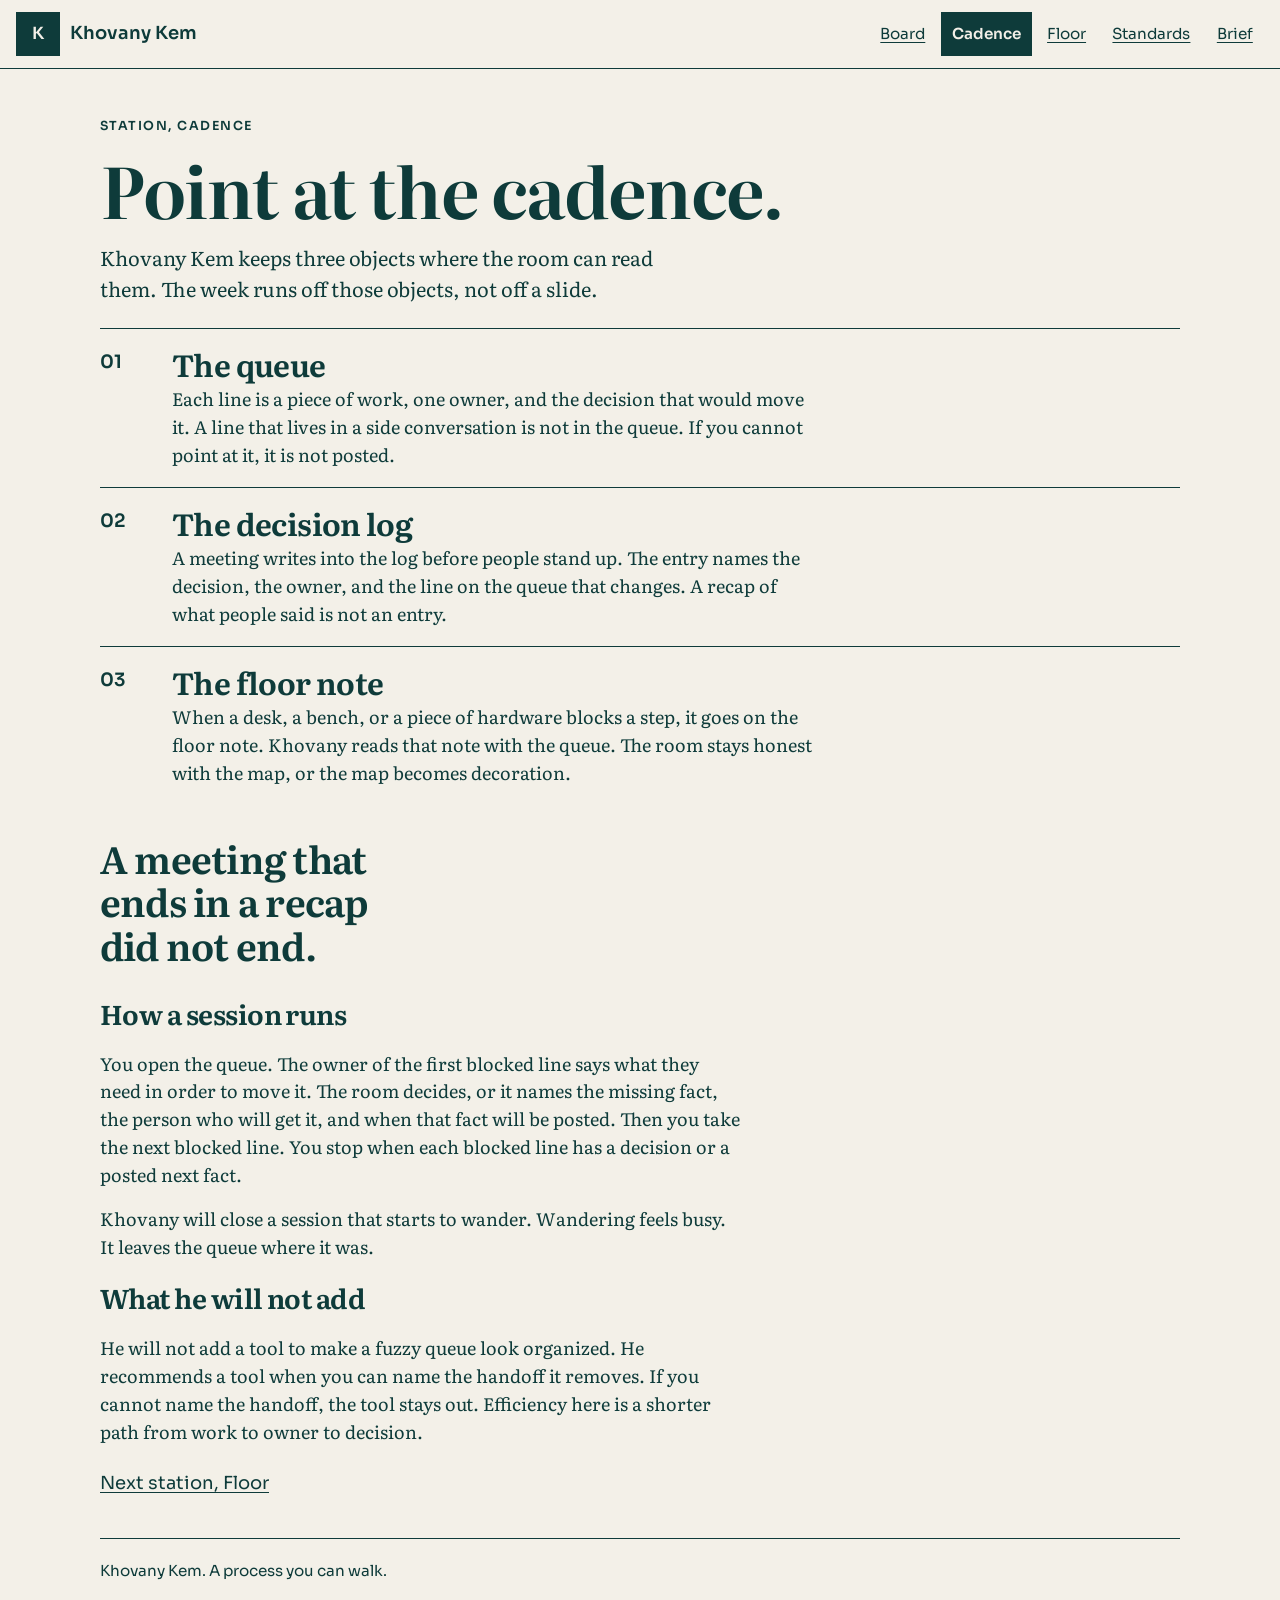
==== cadence.html @ 607d72f3 "Add the transit wayfinding site for Khovany Kem. Line K uses a station diagram, Sora, and Literata. " ====
<!DOCTYPE html>
<html lang="en">
<head>
  <meta charset="utf-8">
  <meta name="viewport" content="width=device-width, initial-scale=1">
  <title>Cadence, Khovany Kem</title>
  <meta name="description" content="Khovany Kem runs the queue, the decision log, and a session that ends in a decision.">
  <link rel="icon" href="favicon.svg" type="image/svg+xml">
  <link rel="preconnect" href="https://fonts.googleapis.com">
  <link rel="preconnect" href="https://fonts.gstatic.com" crossorigin>
  <link href="https://fonts.googleapis.com/css2?family=Literata:ital,opsz,wght@0,7..72,400;0,7..72,650;1,7..72,500&family=Sora:wght@400;500;600&display=swap" rel="stylesheet">
  <link rel="stylesheet" href="styles.css">
</head>
<body>
  <a class="skip" href="#content">Skip to content</a>
  <header class="route-bar">
    <a class="mark" href="index.html">
      <span class="mark-k" aria-hidden="true">K</span>
      <span class="mark-name">Khovany Kem</span>
    </a>
    <button class="stations-toggle" type="button" aria-expanded="false" aria-controls="stations" data-stations-toggle>Stations</button>
    <nav id="stations" aria-label="Stations" data-stations>
      <ol class="route">
        <li><a href="index.html">Board</a></li>
        <li><a href="cadence.html" aria-current="page">Cadence</a></li>
        <li><a href="floor.html">Floor</a></li>
        <li><a href="standards.html">Standards</a></li>
        <li><a href="contact.html">Brief</a></li>
      </ol>
    </nav>
  </header>
  <main id="content" class="frame page-body" tabindex="-1">
    <p class="plate">Station, Cadence</p>
    <h1>Point at the cadence.</h1>
    <p class="deck">Khovany Kem keeps three objects where the room can read them. The week runs off those objects, not off a slide.</p>
    <ol class="objects">
      <li>
        <div>
          <h2>The queue</h2>
          <p>Each line is a piece of work, one owner, and the decision that would move it. A line that lives in a side conversation is not in the queue. If you cannot point at it, it is not posted.</p>
        </div>
      </li>
      <li>
        <div>
          <h2>The decision log</h2>
          <p>A meeting writes into the log before people stand up. The entry names the decision, the owner, and the line on the queue that changes. A recap of what people said is not an entry.</p>
        </div>
      </li>
      <li>
        <div>
          <h2>The floor note</h2>
          <p>When a desk, a bench, or a piece of hardware blocks a step, it goes on the floor note. Khovany reads that note with the queue. The room stays honest with the map, or the map becomes decoration.</p>
        </div>
      </li>
    </ol>
    <blockquote class="pull">
      <p>A meeting that ends in a recap did not end.</p>
    </blockquote>
    <div class="prose">
      <h2>How a session runs</h2>
      <p>You open the queue. The owner of the first blocked line says what they need in order to move it. The room decides, or it names the missing fact, the person who will get it, and when that fact will be posted. Then you take the next blocked line. You stop when each blocked line has a decision or a posted next fact.</p>
      <p>Khovany will close a session that starts to wander. Wandering feels busy. It leaves the queue where it was.</p>
      <h2>What he will not add</h2>
      <p>He will not add a tool to make a fuzzy queue look organized. He recommends a tool when you can name the handoff it removes. If you cannot name the handoff, the tool stays out. Efficiency here is a shorter path from work to owner to decision.</p>
    </div>
    <p class="next"><a href="floor.html">Next station, Floor</a></p>
  </main>
  <footer class="terminus frame">
    <p>Khovany Kem. A process you can walk.</p>
  </footer>
  <noscript>
    <style>
      @media (max-width: 820px) {
        .route-bar nav { display: block !important; }
        .stations-toggle { display: none !important; }
      }
    </style>
  </noscript>
  <script src="site.js"></script>
</body>
</html>
---- styles.css ----
/* Coral #e36a4f fails as body text on paper, so it is only a line, a dot, or a bar on teal. */

:root {
  --teal: #0e3b3a;
  --paper: #f3f0e8;
  --coral: #e36a4f;
  --sans: "Sora", "Avenir Next", "Segoe UI", sans-serif;
  --serif: "Literata", "Iowan Old Style", Palatino, "Palatino Linotype", serif;
}

*,
*::before,
*::after {
  box-sizing: border-box;
}

html {
  overflow-x: clip;
}

body {
  margin: 0;
  background: var(--paper);
  color: var(--teal);
  font-family: var(--serif);
  font-size: 1.125rem;
  line-height: 1.55;
  overflow-x: clip;
}

img,
svg {
  max-width: 100%;
  height: auto;
}

a {
  color: var(--teal);
}

a:focus-visible,
button:focus-visible,
input:focus-visible,
textarea:focus-visible,
[tabindex]:focus-visible {
  outline: 3px solid var(--teal);
  outline-offset: 3px;
}

.skip {
  position: absolute;
  left: 0.75rem;
  top: 0.75rem;
  z-index: 5;
  display: inline-flex;
  align-items: center;
  min-height: 44px;
  padding: 0.6rem 0.9rem;
  background: var(--teal);
  color: var(--paper);
  font-family: var(--sans);
  text-decoration: underline;
}

.skip:not(:focus) {
  width: 1px;
  height: 1px;
  margin: -1px;
  padding: 0;
  overflow: hidden;
  clip-path: inset(50%);
  white-space: nowrap;
}

.skip:focus-visible {
  outline-color: var(--paper);
}

.frame {
  width: min(1080px, calc(100% - 2rem));
  margin-inline: auto;
}

.route-bar {
  display: flex;
  flex-wrap: wrap;
  align-items: center;
  gap: 0.4rem 1rem;
  padding: 0.75rem 1rem;
  border-bottom: 1px solid var(--teal);
}

.mark {
  display: flex;
  align-items: center;
  gap: 0.65rem;
  min-height: 44px;
  margin-right: auto;
  color: inherit;
  font-family: var(--sans);
  font-weight: 600;
  text-decoration: none;
}

.mark-k {
  display: grid;
  place-items: center;
  width: 44px;
  height: 44px;
  background: var(--teal);
  color: var(--paper);
  font-size: 1.05rem;
}

.stations-toggle {
  display: none;
  align-items: center;
  justify-content: center;
  min-width: 44px;
  min-height: 44px;
  padding: 0 0.9rem;
  border: 1px solid var(--teal);
  background: transparent;
  color: var(--teal);
  font-family: var(--sans);
  font-size: 1rem;
  cursor: pointer;
}

.route {
  display: flex;
  flex-wrap: wrap;
  gap: 0.15rem 0.25rem;
  margin: 0;
  padding: 0;
  list-style: none;
}

.route a {
  display: inline-flex;
  align-items: center;
  min-height: 44px;
  padding: 0 0.7rem;
  font-family: var(--sans);
  font-size: 0.95rem;
  text-decoration: underline;
  text-underline-offset: 0.18em;
}

.route a[aria-current="page"] {
  background: var(--teal);
  color: var(--paper);
  font-weight: 600;
  text-decoration: none;
}

.route a:hover {
  background: rgba(14, 59, 58, 0.08);
}

.route a[aria-current="page"]:hover {
  background: var(--teal);
}

.opening {
  display: grid;
  grid-template-columns: minmax(0, 1.05fr) minmax(0, 0.95fr);
  gap: 2.5rem 4rem;
  align-items: start;
  padding: 3.5rem 0 1rem;
}

.opening .diagram {
  margin-top: 8.5rem;
}

h1,
h2,
h3 {
  font-weight: 650;
  line-height: 1.05;
  letter-spacing: -0.02em;
}

h1 {
  margin: 0 0 1rem;
  max-width: 18ch;
  font-size: clamp(2.4rem, 6vw, 4.4rem);
  text-wrap: balance;
}

.home h1 {
  max-width: 11ch;
  font-size: clamp(2.8rem, 7vw, 5.5rem);
}

.deck {
  max-width: 38rem;
  margin: 0 0 1.25rem;
  font-size: 1.25rem;
}

.prose {
  max-width: 40rem;
}

.prose p,
.page-body p {
  margin: 0 0 1rem;
}

.next {
  margin: 1.5rem 0 0;
}

.next a,
.prose a,
.page-body a,
.offers a {
  font-family: var(--sans);
  text-underline-offset: 0.18em;
}

main p a {
  display: inline-flex;
  align-items: center;
  min-height: 44px;
}

.next a {
  display: inline-flex;
  align-items: center;
  min-height: 44px;
}

.page-body {
  padding: 3rem 0 1rem;
}

.diagram {
  background: var(--teal);
  color: var(--paper);
  padding: 1.25rem 1.2rem 1.35rem;
}

.plate {
  margin: 0 0 0.65rem;
  font-family: var(--sans);
  font-size: 0.78rem;
  font-weight: 600;
  letter-spacing: 0.12em;
  text-transform: uppercase;
}

.diagram h2 {
  margin: 0 0 1rem;
  color: var(--paper);
  font-family: var(--sans);
  font-size: 0.95rem;
  font-weight: 500;
  letter-spacing: 0.04em;
  text-transform: uppercase;
}

.diagram figcaption {
  margin: 1rem 0 0;
  color: var(--paper);
  font-family: var(--serif);
  font-size: 1rem;
  font-style: italic;
  line-height: 1.4;
}

.line {
  position: relative;
  margin: 0;
  padding: 0.2rem 0 0.2rem 0.2rem;
  list-style: none;
}

.line::before {
  content: "";
  position: absolute;
  top: 0.7rem;
  bottom: 0.7rem;
  left: 0.55rem;
  width: 8px;
  background: var(--coral);
}

.line li {
  position: relative;
  display: grid;
  grid-template-columns: auto 1fr;
  gap: 0.15rem 0.75rem;
  padding: 0.7rem 0 0.7rem 2.1rem;
}

.line li::before {
  content: "";
  position: absolute;
  left: 0.15rem;
  top: 0.95rem;
  width: 18px;
  height: 18px;
  box-sizing: border-box;
  border: 4px solid var(--coral);
  border-radius: 50%;
  background: var(--paper);
}

.line .code,
.line .name,
.line .note {
  font-family: var(--sans);
}

.line .code {
  font-size: 0.78rem;
  letter-spacing: 0.08em;
}

.line .name {
  font-size: 1.05rem;
  font-weight: 600;
}

.line .note {
  grid-column: 2;
  font-family: var(--serif);
  font-size: 0.98rem;
  line-height: 1.4;
}

.offers {
  padding: 1rem 0 2rem;
}

.offers h2 {
  margin: 0 0 0.5rem;
  font-size: clamp(1.7rem, 3vw, 2.3rem);
}

.offers dl {
  margin: 0;
}

.offers dl > div {
  display: grid;
  grid-template-columns: minmax(11rem, 16rem) minmax(0, 1fr);
  gap: 0.75rem 1.5rem;
  padding: 1rem 0;
  border-top: 1px solid var(--teal);
}

.offers dt {
  font-family: var(--sans);
  font-weight: 600;
}

.offers dd {
  margin: 0;
}

.pull {
  margin: 2rem 0;
  padding: 0;
  border: 0;
  max-width: 18em;
}

.pull p {
  margin: 0;
  font-size: clamp(1.7rem, 3vw, 2.35rem);
  font-weight: 650;
  line-height: 1.15;
  letter-spacing: -0.02em;
  text-wrap: balance;
}

.objects,
.rules {
  margin: 1.5rem 0 0;
  padding: 0;
  list-style: none;
}

.objects li,
.rules li {
  display: grid;
  grid-template-columns: 3.5rem minmax(0, 1fr);
  gap: 0.5rem 1rem;
  padding: 1.15rem 0;
  border-top: 1px solid var(--teal);
}

.objects li::before,
.rules li::before {
  font-family: var(--sans);
  font-size: 1.15rem;
  font-weight: 600;
  content: counter(obj, decimal-leading-zero);
}

.objects {
  counter-reset: obj;
}

.rules {
  counter-reset: obj;
}

.objects li,
.rules li {
  counter-increment: obj;
}

.objects h2,
.rules h2 {
  margin: 0 0 0.35rem;
  font-size: clamp(1.45rem, 2.5vw, 1.9rem);
}

.objects p,
.rules p {
  margin: 0;
  max-width: 40rem;
}

.bays {
  position: relative;
  display: grid;
  grid-template-columns: repeat(5, minmax(0, 1fr));
  margin: 0;
  padding: 0.4rem 0 0.2rem;
  list-style: none;
  border: 2px solid var(--paper);
}

.bays::before {
  content: "";
  position: absolute;
  top: 2.15rem;
  right: 8%;
  left: 8%;
  height: 6px;
  background: var(--coral);
}

.bays li {
  position: relative;
  min-height: 6.6rem;
  padding: 3.5rem 0.35rem 0.85rem;
  border-left: 1px solid var(--paper);
  font-family: var(--sans);
  font-size: 0.92rem;
  font-weight: 600;
  text-align: center;
}

.bays li::after {
  content: "";
  position: absolute;
  top: 1.8rem;
  left: 50%;
  width: 16px;
  height: 16px;
  box-sizing: border-box;
  border: 4px solid var(--coral);
  border-radius: 50%;
  background: var(--paper);
  transform: translateX(-50%);
}

.bays li:first-child {
  border-left: 0;
}

.brief-form {
  display: grid;
  gap: 1rem;
  max-width: 38rem;
  margin-top: 1.5rem;
}

.brief-form label,
.brief-form legend {
  font-family: var(--sans);
  font-size: 0.95rem;
}

.field {
  display: flex;
  flex-direction: column;
  gap: 0.3rem;
}

.brief-form input,
.brief-form textarea {
  width: 100%;
  min-height: 44px;
  padding: 0.45rem 0;
  border: 0;
  border-bottom: 1px solid var(--teal);
  border-radius: 0;
  background: transparent;
  color: var(--teal);
  font-family: var(--serif);
  font-size: 1.05rem;
}

.brief-form textarea {
  min-height: 8rem;
  padding: 0.6rem;
  border: 1px solid var(--teal);
  resize: vertical;
}

fieldset.choices {
  margin: 0;
  padding: 0;
  border: 0;
  min-inline-size: 0;
}

.choices label {
  display: flex;
  align-items: center;
  gap: 0.65rem;
  min-height: 44px;
  cursor: pointer;
}

.choices input {
  width: 1.15rem;
  height: 1.15rem;
  min-height: 0;
  accent-color: var(--teal);
}

button[type="submit"] {
  justify-self: start;
  min-height: 44px;
  padding: 0 1.1rem;
  border: 0;
  background: var(--teal);
  color: var(--paper);
  font-family: var(--sans);
  font-size: 1rem;
  cursor: pointer;
}

button[type="submit"]:focus-visible {
  outline-color: var(--teal);
}

.brief-out {
  max-width: 38rem;
  margin-top: 1.75rem;
  padding: 1rem 1.1rem 1.15rem;
  border-top: 8px solid var(--coral);
  background: var(--teal);
  color: var(--paper);
}

.brief-out h2 {
  margin: 0 0 0.4rem;
  color: var(--paper);
  font-size: 1.5rem;
}

.brief-out p,
.brief-out pre {
  color: var(--paper);
}

.brief-out pre {
  margin: 0.6rem 0 0;
  font-family: var(--sans);
  font-size: 0.95rem;
  line-height: 1.45;
  white-space: pre-wrap;
  overflow-wrap: anywhere;
}

.brief-out a {
  display: inline-flex;
  align-items: center;
  min-height: 44px;
  color: var(--paper);
}

.brief-out :focus-visible {
  outline-color: var(--paper);
}

.brief-out [data-brief-mail]:empty {
  display: none;
}

.terminus {
  padding: 1.25rem 0 2rem;
  border-top: 1px solid var(--teal);
  font-family: var(--sans);
  font-size: 0.95rem;
}

.terminus p {
  margin: 0;
}

@media (max-width: 820px) {
  .stations-toggle {
    display: inline-flex;
  }

  .route-bar nav {
    display: none;
    width: 100%;
  }

  .route-bar nav.is-open {
    display: block;
  }

  .route {
    flex-direction: column;
    padding-bottom: 0.4rem;
  }

  .route a {
    width: 100%;
  }

  .opening {
    grid-template-columns: 1fr;
    padding-top: 2rem;
  }

  .opening .diagram {
    margin-top: 0.5rem;
  }

  .offers dl > div,
  .objects li,
  .rules li {
    grid-template-columns: 1fr;
  }

  .objects li::before,
  .rules li::before {
    margin-bottom: -0.35rem;
  }
}

@media (max-width: 640px) {
  .bays {
    grid-template-columns: 1fr;
  }

  .bays::before {
    top: 0.7rem;
    bottom: 0.7rem;
    left: 1.35rem;
    width: 6px;
    height: auto;
    right: auto;
  }

  .bays li {
    min-height: 44px;
    padding: 0.9rem 0.75rem 0.9rem 3rem;
    border-top: 1px solid var(--paper);
    border-left: 0;
    text-align: left;
  }

  .bays li::after {
    top: 50%;
    left: 1.05rem;
    transform: translateY(-50%);
  }

  .bays li:first-child {
    border-top: 0;
  }
}

@media (prefers-reduced-motion: no-preference) {
  html {
    scroll-behavior: smooth;
  }
}

@media (prefers-reduced-motion: reduce) {
  html {
    scroll-behavior: auto;
  }

  *,
  *::before,
  *::after {
    animation: none !important;
    transition: none !important;
  }
}

@media print {
  .stations-toggle,
  .skip {
    display: none !important;
  }

  .route-bar nav {
    display: block !important;
  }
}
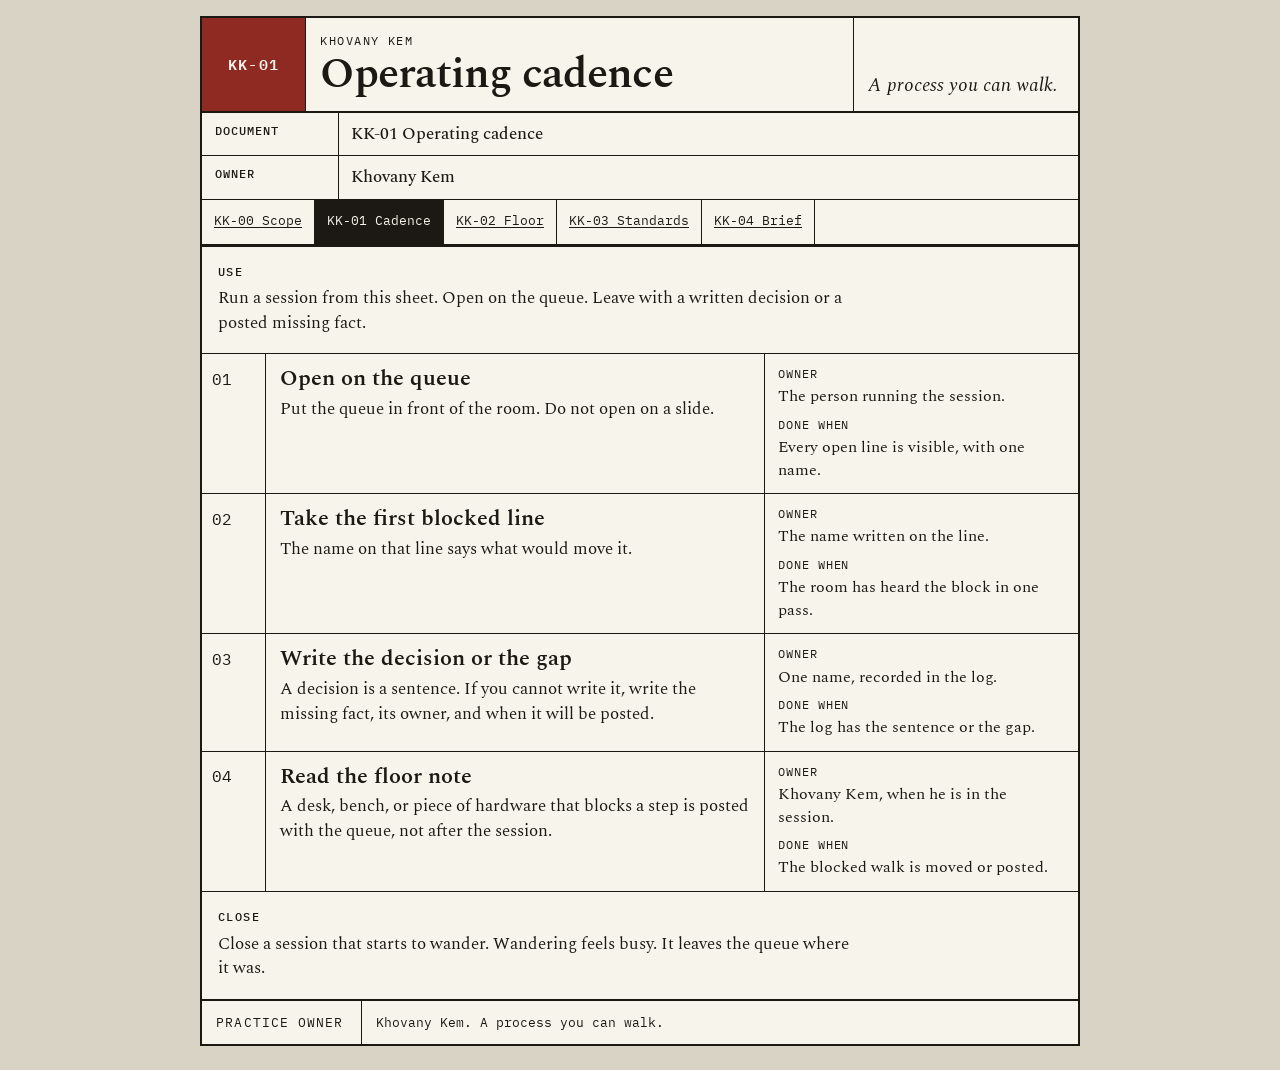
==== commit b082db88: "Set the practice down as a standard-work sheet. Numbered steps, a document grid, and a brief that co" ====
--- a/cadence.html
+++ b/cadence.html
@@ -3,79 +3,123 @@
 <head>
   <meta charset="utf-8">
   <meta name="viewport" content="width=device-width, initial-scale=1">
-  <title>Cadence, Khovany Kem</title>
-  <meta name="description" content="Khovany Kem runs the queue, the decision log, and a session that ends in a decision.">
+  <title>KK-01 Cadence, Khovany Kem</title>
+  <meta name="description" content="Sheet KK-01 is the operating cadence: queue, decision, and floor note.">
   <link rel="icon" href="favicon.svg" type="image/svg+xml">
   <link rel="preconnect" href="https://fonts.googleapis.com">
   <link rel="preconnect" href="https://fonts.gstatic.com" crossorigin>
-  <link href="https://fonts.googleapis.com/css2?family=Literata:ital,opsz,wght@0,7..72,400;0,7..72,650;1,7..72,500&family=Sora:wght@400;500;600&display=swap" rel="stylesheet">
-  <link rel="stylesheet" href="styles.css">
+  <link href="https://fonts.googleapis.com/css2?family=IBM+Plex+Mono:wght@400;500;600&family=Spectral:ital,wght@0,500;0,600;0,700;1,500&display=swap" rel="stylesheet">
+  <link rel="stylesheet" href="sheet.css">
 </head>
 <body>
-  <a class="skip" href="#content">Skip to content</a>
-  <header class="route-bar">
-    <a class="mark" href="index.html">
-      <span class="mark-k" aria-hidden="true">K</span>
-      <span class="mark-name">Khovany Kem</span>
-    </a>
-    <button class="stations-toggle" type="button" aria-expanded="false" aria-controls="stations" data-stations-toggle>Stations</button>
-    <nav id="stations" aria-label="Stations" data-stations>
-      <ol class="route">
-        <li><a href="index.html">Board</a></li>
-        <li><a href="cadence.html" aria-current="page">Cadence</a></li>
-        <li><a href="floor.html">Floor</a></li>
-        <li><a href="standards.html">Standards</a></li>
-        <li><a href="contact.html">Brief</a></li>
+  <a class="skip" href="#sheet">Skip to the sheet</a>
+  <article class="sheet" id="sheet" tabindex="-1">
+    <header class="titleblock">
+      <p class="stamp">KK-01</p>
+      <div class="title">
+        <p class="practice">Khovany Kem</p>
+        <h1>Operating cadence</h1>
+      </div>
+      <p class="motto">A process you can walk.</p>
+    </header>
+    <table class="control">
+      <tbody>
+        <tr>
+          <th scope="row">Document</th>
+          <td>KK-01 Operating cadence</td>
+        </tr>
+        <tr>
+          <th scope="row">Owner</th>
+          <td>Khovany Kem</td>
+        </tr>
+      </tbody>
+    </table>
+    <nav class="sheets" aria-label="Sheets">
+      <button type="button" aria-expanded="false" aria-controls="sheet-index" data-sheets-toggle>Sheets</button>
+      <ol id="sheet-index" data-sheets>
+          <li><a href="index.html">KK-00 Scope</a></li>
+          <li><a href="cadence.html" aria-current="page">KK-01 Cadence</a></li>
+          <li><a href="floor.html">KK-02 Floor</a></li>
+          <li><a href="standards.html">KK-03 Standards</a></li>
+          <li><a href="brief.html">KK-04 Brief</a></li>
       </ol>
     </nav>
-  </header>
-  <main id="content" class="frame page-body" tabindex="-1">
-    <p class="plate">Station, Cadence</p>
-    <h1>Point at the cadence.</h1>
-    <p class="deck">Khovany Kem keeps three objects where the room can read them. The week runs off those objects, not off a slide.</p>
-    <ol class="objects">
+    <section class="block">
+      <h2>Use</h2>
+      <p>Run a session from this sheet. Open on the queue. Leave with a written decision or a posted missing fact.</p>
+    </section>
+    <ol class="steps">
       <li>
-        <div>
-          <h2>The queue</h2>
-          <p>Each line is a piece of work, one owner, and the decision that would move it. A line that lives in a side conversation is not in the queue. If you cannot point at it, it is not posted.</p>
+        <p class="num">01</p>
+        <div class="step-body">
+          <h2>Open on the queue</h2>
+          <p>Put the queue in front of the room. Do not open on a slide.</p>
         </div>
+        <dl class="meta">
+          <dt>Owner</dt>
+          <dd>The person running the session.</dd>
+          <dt>Done when</dt>
+          <dd>Every open line is visible, with one name.</dd>
+        </dl>
       </li>
       <li>
-        <div>
-          <h2>The decision log</h2>
-          <p>A meeting writes into the log before people stand up. The entry names the decision, the owner, and the line on the queue that changes. A recap of what people said is not an entry.</p>
+        <p class="num">02</p>
+        <div class="step-body">
+          <h2>Take the first blocked line</h2>
+          <p>The name on that line says what would move it.</p>
         </div>
+        <dl class="meta">
+          <dt>Owner</dt>
+          <dd>The name written on the line.</dd>
+          <dt>Done when</dt>
+          <dd>The room has heard the block in one pass.</dd>
+        </dl>
       </li>
       <li>
-        <div>
-          <h2>The floor note</h2>
-          <p>When a desk, a bench, or a piece of hardware blocks a step, it goes on the floor note. Khovany reads that note with the queue. The room stays honest with the map, or the map becomes decoration.</p>
+        <p class="num">03</p>
+        <div class="step-body">
+          <h2>Write the decision or the gap</h2>
+          <p>A decision is a sentence. If you cannot write it, write the missing fact, its owner, and when it will be posted.</p>
         </div>
+        <dl class="meta">
+          <dt>Owner</dt>
+          <dd>One name, recorded in the log.</dd>
+          <dt>Done when</dt>
+          <dd>The log has the sentence or the gap.</dd>
+        </dl>
+      </li>
+      <li>
+        <p class="num">04</p>
+        <div class="step-body">
+          <h2>Read the floor note</h2>
+          <p>A desk, bench, or piece of hardware that blocks a step is posted with the queue, not after the session.</p>
+        </div>
+        <dl class="meta">
+          <dt>Owner</dt>
+          <dd>Khovany Kem, when he is in the session.</dd>
+          <dt>Done when</dt>
+          <dd>The blocked walk is moved or posted.</dd>
+        </dl>
       </li>
     </ol>
-    <blockquote class="pull">
-      <p>A meeting that ends in a recap did not end.</p>
-    </blockquote>
-    <div class="prose">
-      <h2>How a session runs</h2>
-      <p>You open the queue. The owner of the first blocked line says what they need in order to move it. The room decides, or it names the missing fact, the person who will get it, and when that fact will be posted. Then you take the next blocked line. You stop when each blocked line has a decision or a posted next fact.</p>
-      <p>Khovany will close a session that starts to wander. Wandering feels busy. It leaves the queue where it was.</p>
-      <h2>What he will not add</h2>
-      <p>He will not add a tool to make a fuzzy queue look organized. He recommends a tool when you can name the handoff it removes. If you cannot name the handoff, the tool stays out. Efficiency here is a shorter path from work to owner to decision.</p>
-    </div>
-    <p class="next"><a href="floor.html">Next station, Floor</a></p>
-  </main>
-  <footer class="terminus frame">
-    <p>Khovany Kem. A process you can walk.</p>
-  </footer>
+    <section class="block">
+      <h2>Close</h2>
+      <p>Close a session that starts to wander. Wandering feels busy. It leaves the queue where it was.</p>
+    </section>
+
+    <footer class="sign">
+      <p>Practice owner</p>
+      <p>Khovany Kem. A process you can walk.</p>
+    </footer>
+  </article>
   <noscript>
     <style>
-      @media (max-width: 820px) {
-        .route-bar nav { display: block !important; }
-        .stations-toggle { display: none !important; }
+      @media (max-width: 720px) {
+        .sheets ol { display: flex !important; }
+        .sheets button { display: none !important; }
       }
     </style>
   </noscript>
-  <script src="site.js"></script>
+  <script src="sheet.js"></script>
 </body>
 </html>
--- a/sheet.css
+++ b/sheet.css
@@ -0,0 +1,570 @@
+:root {
+  --ink: #1c1914;
+  --sheet: #f7f4ec;
+  --desk: #d9d3c5;
+  --stamp: #8e2a22;
+  --serif: "Spectral", "Iowan Old Style", Palatino, "Palatino Linotype", serif;
+  --mono: "IBM Plex Mono", "Courier New", monospace;
+}
+
+*,
+*::before,
+*::after {
+  box-sizing: border-box;
+}
+
+html,
+body {
+  overflow-x: clip;
+}
+
+body {
+  margin: 0;
+  background: var(--desk);
+  color: var(--ink);
+  font-family: var(--serif);
+  font-size: 1.0625rem;
+  line-height: 1.45;
+}
+
+a {
+  color: var(--ink);
+}
+
+a:focus-visible,
+button:focus-visible,
+input:focus-visible,
+textarea:focus-visible,
+[tabindex]:focus-visible {
+  outline: 3px solid var(--ink);
+  outline-offset: 3px;
+}
+
+.skip {
+  position: absolute;
+  left: 0.75rem;
+  top: 0.75rem;
+  z-index: 5;
+  display: inline-flex;
+  align-items: center;
+  min-height: 44px;
+  padding: 0.55rem 0.8rem;
+  background: var(--ink);
+  color: var(--sheet);
+  font-family: var(--mono);
+  font-size: 0.85rem;
+  text-decoration: underline;
+}
+
+.skip:not(:focus) {
+  width: 1px;
+  height: 1px;
+  margin: -1px;
+  padding: 0;
+  overflow: hidden;
+  clip-path: inset(50%);
+  white-space: nowrap;
+}
+
+.skip:focus-visible {
+  outline-color: var(--stamp);
+}
+
+.sheet {
+  width: min(880px, calc(100% - 1.25rem));
+  margin: 1rem auto 1.5rem;
+  background: var(--sheet);
+  border: 2px solid var(--ink);
+}
+
+.titleblock {
+  display: grid;
+  grid-template-columns: 6.5rem minmax(0, 1fr) minmax(9.5rem, 14rem);
+  border-bottom: 2px solid var(--ink);
+}
+
+.titleblock > * {
+  min-width: 0;
+  margin: 0;
+  padding: 0.85rem 0.9rem;
+  border-right: 1px solid var(--ink);
+}
+
+.titleblock > :last-child {
+  border-right: 0;
+}
+
+.stamp {
+  display: flex;
+  align-items: center;
+  justify-content: center;
+  padding: 0.5rem;
+  background: var(--stamp);
+  color: var(--sheet);
+  font-family: var(--mono);
+  font-size: 0.95rem;
+  font-weight: 600;
+  letter-spacing: 0.08em;
+}
+
+.practice {
+  margin: 0;
+  font-family: var(--mono);
+  font-size: 0.75rem;
+  letter-spacing: 0.12em;
+  text-transform: uppercase;
+}
+
+h1 {
+  margin: 0.2rem 0 0;
+  font-size: clamp(1.8rem, 4vw, 2.7rem);
+  font-weight: 600;
+  letter-spacing: -0.02em;
+  line-height: 1.05;
+  text-wrap: balance;
+}
+
+.motto {
+  display: flex;
+  align-items: flex-end;
+  margin: 0;
+  font-size: 1.2rem;
+  font-style: italic;
+  line-height: 1.25;
+}
+
+.control {
+  width: 100%;
+  border-collapse: collapse;
+}
+
+.control th,
+.control td {
+  padding: 0.55rem 0.8rem;
+  border-bottom: 1px solid var(--ink);
+  font-weight: 500;
+  text-align: left;
+  vertical-align: top;
+}
+
+.control th {
+  width: 8.5rem;
+  border-right: 1px solid var(--ink);
+  font-family: var(--mono);
+  font-size: 0.75rem;
+  font-weight: 500;
+  letter-spacing: 0.08em;
+  text-transform: uppercase;
+}
+
+.sheets {
+  border-bottom: 2px solid var(--ink);
+}
+
+.sheets button {
+  display: none;
+  align-items: center;
+  width: 100%;
+  min-height: 44px;
+  padding: 0 0.9rem;
+  border: 0;
+  border-bottom: 1px solid var(--ink);
+  background: transparent;
+  color: inherit;
+  font-family: var(--mono);
+  font-size: 0.85rem;
+  letter-spacing: 0.08em;
+  text-align: left;
+  text-transform: uppercase;
+  cursor: pointer;
+}
+
+.sheets ol {
+  display: flex;
+  flex-wrap: wrap;
+  width: 100%;
+  margin: 0;
+  padding: 0;
+  list-style: none;
+}
+
+.sheets ol::after {
+  content: "";
+  flex: 1 1 auto;
+  min-height: 44px;
+}
+
+.sheets a {
+  display: inline-flex;
+  align-items: center;
+  min-height: 44px;
+  padding: 0 0.75rem;
+  border-right: 1px solid var(--ink);
+  font-family: var(--mono);
+  font-size: 0.8rem;
+  text-decoration: underline;
+  text-underline-offset: 0.15em;
+}
+
+.sheets a[aria-current="page"] {
+  background: var(--ink);
+  color: var(--sheet);
+  text-decoration: none;
+}
+
+.sheets a[aria-current="page"]:focus-visible {
+  outline-color: var(--stamp);
+}
+
+.block {
+  padding: 0.95rem 1rem 1.1rem;
+  border-top: 1px solid var(--ink);
+}
+
+.block h2,
+.shown h2 {
+  margin: 0 0 0.4rem;
+  font-family: var(--mono);
+  font-size: 0.78rem;
+  font-weight: 500;
+  letter-spacing: 0.12em;
+  text-transform: uppercase;
+}
+
+.block p {
+  margin: 0;
+  max-width: 40rem;
+}
+
+.block p + p {
+  margin-top: 0.7rem;
+}
+
+.scope,
+.steps {
+  margin: 0;
+  padding: 0;
+  list-style: none;
+}
+
+.scope > div,
+.steps > li {
+  display: grid;
+  border-top: 1px solid var(--ink);
+}
+
+.scope > div {
+  grid-template-columns: 4rem minmax(0, 1fr);
+}
+
+.scope dt {
+  margin: 0;
+  padding: 0.8rem 0.7rem;
+  border-right: 1px solid var(--ink);
+  font-family: var(--mono);
+  font-size: 0.95rem;
+}
+
+.scope dd {
+  margin: 0;
+  padding: 0.8rem 0.9rem;
+}
+
+.steps > li {
+  grid-template-columns: 4rem minmax(0, 1.35fr) minmax(12rem, 0.85fr);
+}
+
+.num {
+  margin: 0;
+  padding: 0.85rem 0.65rem;
+  border-right: 1px solid var(--ink);
+  font-family: var(--mono);
+  font-size: 1rem;
+}
+
+.step-body {
+  padding: 0.8rem 0.9rem 0.95rem;
+}
+
+.step-body h2 {
+  margin: 0 0 0.3rem;
+  font-family: var(--serif);
+  font-size: 1.35rem;
+  font-weight: 600;
+  letter-spacing: 0;
+  line-height: 1.15;
+  text-transform: none;
+}
+
+.step-body p {
+  margin: 0;
+}
+
+.meta {
+  margin: 0;
+  padding: 0.75rem 0.8rem;
+  border-left: 1px solid var(--ink);
+}
+
+.meta dt {
+  margin: 0.55rem 0 0;
+  font-family: var(--mono);
+  font-size: 0.72rem;
+  letter-spacing: 0.08em;
+  text-transform: uppercase;
+}
+
+.meta dt:first-child {
+  margin-top: 0;
+}
+
+.meta dd {
+  margin: 0.15rem 0 0;
+  font-size: 0.98rem;
+}
+
+.standard {
+  width: 100%;
+  border-collapse: collapse;
+  table-layout: fixed;
+}
+
+.standard th,
+.standard td {
+  padding: 0.7rem 0.65rem;
+  border-top: 1px solid var(--ink);
+  border-right: 1px solid var(--ink);
+  text-align: left;
+  vertical-align: top;
+  overflow-wrap: anywhere;
+}
+
+.standard th:last-child,
+.standard td:last-child {
+  border-right: 0;
+}
+
+.standard th {
+  font-family: var(--mono);
+  font-size: 0.75rem;
+  font-weight: 500;
+  letter-spacing: 0.08em;
+  text-transform: uppercase;
+}
+
+.standard td:first-child,
+.standard th:first-child {
+  width: 3.2rem;
+  font-family: var(--mono);
+}
+
+.form {
+  margin: 0;
+}
+
+.row {
+  display: grid;
+  grid-template-columns: 12rem minmax(0, 1fr);
+  border-top: 1px solid var(--ink);
+}
+
+fieldset.row {
+  margin: 0;
+  padding: 0;
+  border: 0;
+  border-top: 1px solid var(--ink);
+  min-inline-size: 0;
+}
+
+.row > label,
+.row > p,
+.action > span {
+  margin: 0;
+  padding: 0.75rem 0.8rem;
+  border-right: 1px solid var(--ink);
+  font-family: var(--mono);
+  font-size: 0.75rem;
+  letter-spacing: 0.08em;
+  text-transform: uppercase;
+}
+
+input,
+textarea {
+  width: 100%;
+  min-height: 44px;
+  padding: 0.55rem 0.8rem;
+  border: 0;
+  border-radius: 0;
+  background: transparent;
+  color: var(--ink);
+  font-family: var(--serif);
+  font-size: 1.05rem;
+}
+
+textarea {
+  min-height: 8rem;
+  resize: vertical;
+}
+
+.choice-list label {
+  display: flex;
+  align-items: center;
+  gap: 0.6rem;
+  min-height: 44px;
+  padding: 0 0.8rem;
+  border-right: 0;
+  font-family: var(--serif);
+  font-size: 1.05rem;
+  letter-spacing: 0;
+  text-transform: none;
+  cursor: pointer;
+}
+
+.choice-list input {
+  width: 1.15rem;
+  height: 1.15rem;
+  min-height: 0;
+  padding: 0;
+  accent-color: var(--ink);
+}
+
+.action button {
+  justify-self: start;
+  margin: 0.55rem 0.8rem;
+  min-height: 44px;
+  padding: 0 0.9rem;
+  border: 0;
+  background: var(--ink);
+  color: var(--sheet);
+  font-family: var(--mono);
+  font-size: 0.9rem;
+  cursor: pointer;
+}
+
+.action button:focus-visible {
+  outline-color: var(--stamp);
+}
+
+.shown {
+  padding: 0.9rem 1rem 1.1rem;
+  border-top: 2px solid var(--ink);
+  background: #efeae0;
+}
+
+.shown pre {
+  margin: 0.5rem 0 0;
+  font-family: var(--mono);
+  font-size: 0.85rem;
+  line-height: 1.45;
+  white-space: pre-wrap;
+  overflow-wrap: anywhere;
+}
+
+.shown a {
+  display: inline-flex;
+  align-items: center;
+  min-height: 44px;
+}
+
+.shown [data-brief-mail]:empty {
+  display: none;
+}
+
+.sign {
+  display: grid;
+  grid-template-columns: 10rem minmax(0, 1fr);
+  border-top: 2px solid var(--ink);
+  font-family: var(--mono);
+  font-size: 0.82rem;
+}
+
+.sign p {
+  margin: 0;
+  padding: 0.75rem 0.9rem;
+}
+
+.sign p:first-child {
+  border-right: 1px solid var(--ink);
+  letter-spacing: 0.08em;
+  text-transform: uppercase;
+}
+
+@media (max-width: 720px) {
+  .titleblock {
+    grid-template-columns: 4.75rem minmax(0, 1fr);
+  }
+
+  .motto {
+    grid-column: 1 / -1;
+    border-top: 1px solid var(--ink);
+    border-right: 0;
+  }
+
+  .sheets button {
+    display: flex;
+  }
+
+  .sheets ol {
+    display: none;
+    flex-direction: column;
+  }
+
+  .sheets ol::after {
+    display: none;
+  }
+
+  .sheets ol.is-open {
+    display: flex;
+  }
+
+  .sheets a {
+    border-right: 0;
+    border-top: 1px solid var(--ink);
+  }
+
+  .steps > li {
+    grid-template-columns: 3.2rem minmax(0, 1fr);
+  }
+
+  .meta {
+    grid-column: 1 / -1;
+    border-top: 1px solid var(--ink);
+    border-left: 0;
+  }
+
+  .row,
+  fieldset.row,
+  .sign {
+    grid-template-columns: 1fr;
+  }
+
+  .row > label,
+  .row > p,
+  .action > span,
+  .sign p:first-child {
+    border-right: 0;
+    border-bottom: 1px solid var(--ink);
+  }
+}
+
+@media (prefers-reduced-motion: no-preference) {
+  html { scroll-behavior: smooth; }
+}
+
+@media (prefers-reduced-motion: reduce) {
+  html { scroll-behavior: auto; }
+
+  *,
+  *::before,
+  *::after {
+    animation: none !important;
+    transition: none !important;
+  }
+}
+
+@media print {
+  body { background: #fff; }
+  .sheet { width: auto; margin: 0; }
+  .skip, .sheets button { display: none !important; }
+  .sheets ol { display: flex !important; }
+}
